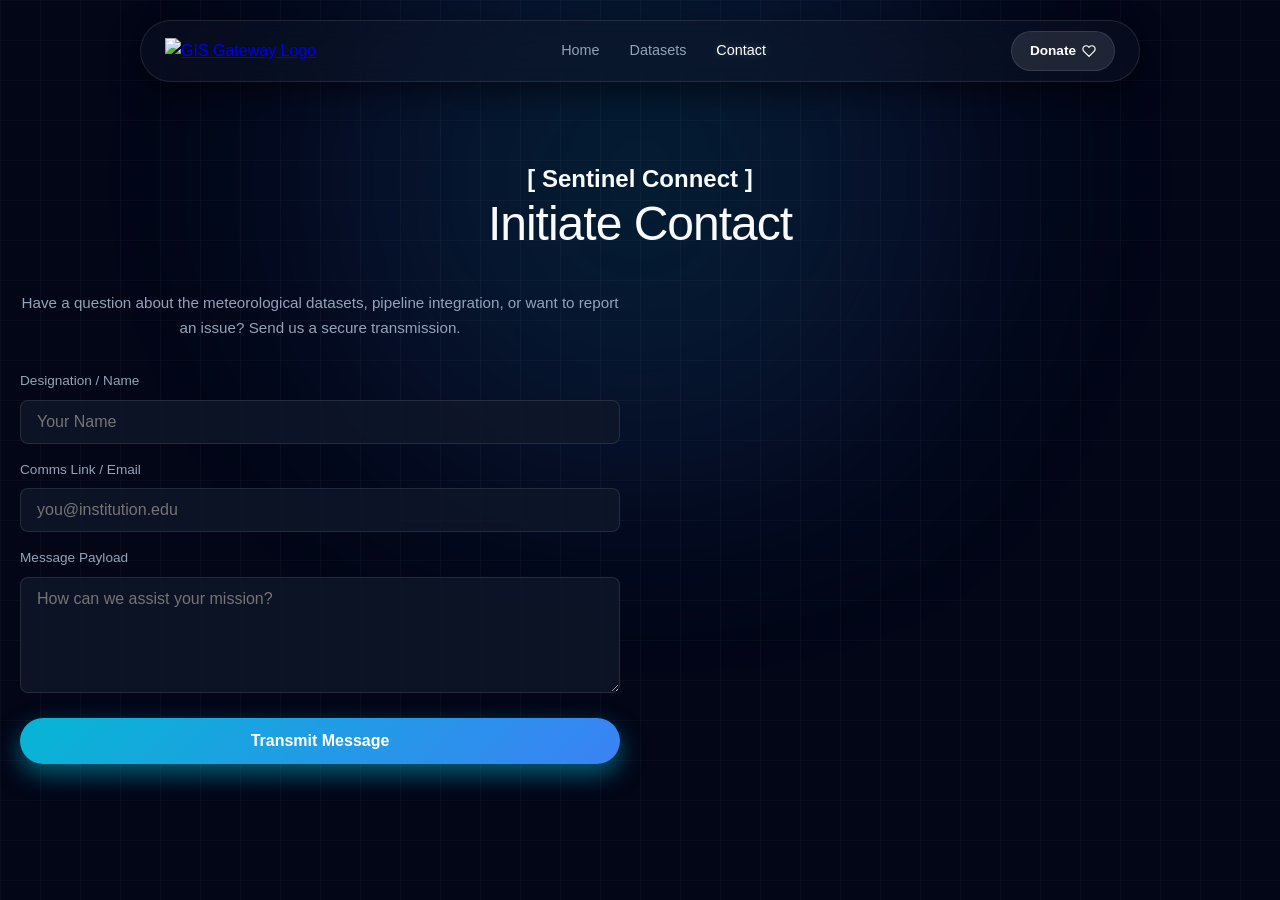
==== frontend/contact.html @ 3f9af1ca "Add frontend routes to Flask" ====
<!DOCTYPE html>
<html lang="en">
<head>
    <meta charset="UTF-8">
    <meta name="viewport" content="width=device-width, initial-scale=1.0">
    <title>Contact | GIS Gateway</title>
    <link href="https://fonts.googleapis.com/css2?family=Montserrat:wght@300;400;500;600;700&display=swap" rel="stylesheet">
    <link rel="stylesheet" href="style.css?v=7.0">
</head>
<body>

    <div class="ambient-glow"></div>
    <div class="spatial-grid"></div>

    <header class="glass-nav">
        <div class="nav-container">
            <a href="index.html" class="logo">
                <img src="logo.jpeg" alt="GIS Gateway Logo" class="brand-logo">
            </a>
            <nav class="main-nav">
                <a href="index.html" class="nav-link">Home</a>
                <a href="datasets.html" class="nav-link">Datasets</a>
                <a href="contact.html" class="nav-link active">Contact</a>
            </nav>
            <div class="nav-actions">
                <a href="donate.html" class="donate-btn">Donate <svg width="14" height="14" viewBox="0 0 24 24" fill="none" stroke="currentColor" stroke-width="2"><path d="M20.84 4.61a5.5 5.5 0 0 0-7.78 0L12 5.67l-1.06-1.06a5.5 5.5 0 0 0-7.78 7.78l1.06 1.06L12 21.23l7.78-7.78 1.06-1.06a5.5 5.5 0 0 0 0-7.78z"></path></svg></a>
            </div>
        </div>
    </header>

    <main class="dashboard page-fade-in">
        <div class="hero-container" style="padding-bottom: 20px;">
            <h2 class="uppercase-subheading">[ Sentinel Connect ]</h2>
            <h1 class="hero-title" style="font-size: 3rem;">Initiate Contact</h1>
        </div>

        <div class="glass-card widget-card" style="max-width: 600px;">
            <p class="description" style="border: none; background: transparent; padding: 0; margin-bottom: 30px; text-align: center;">
                Have a question about the meteorological datasets, pipeline integration, or want to report an issue? Send us a secure transmission.
            </p>
            
            <form class="contact-form" onsubmit="event.preventDefault(); alert('Message transmitted successfully!');">
                <div class="input-group">
                    <label>Designation / Name</label>
                    <input type="text" required placeholder="Your Name" class="dark-input">
                </div>
                <div class="input-group">
                    <label>Comms Link / Email</label>
                    <input type="email" required placeholder="you@institution.edu" class="dark-input">
                </div>
                <div class="input-group">
                    <label>Message Payload</label>
                    <textarea required rows="5" placeholder="How can we assist your mission?" class="dark-input" style="resize: vertical;"></textarea>
                </div>
                <button type="submit" class="glow-btn" style="width: 100%; margin-top: 10px; justify-content: center;">
                    Transmit Message
                </button>
            </form>
        </div>
    </main>

    <script src="script.js?v=7.0"></script>
</body>
</html>
---- frontend/style.css ----
:root {
    /* GIS Gateway Color Palette (Restored Original) */
    --bg-dark: #020617; 
    --bg-card: rgba(15, 23, 42, 0.6); 
    --primary: #06b6d4; 
    --primary-glow: rgba(6, 182, 212, 0.5);
    --secondary: #3b82f6; 
    --text-main: #f8fafc;
    --text-muted: #94a3b8;
    --border-glass: rgba(255, 255, 255, 0.1);
}

* { box-sizing: border-box; margin: 0; padding: 0; font-family: 'Inter', sans-serif; }

body { background-color: var(--bg-dark); color: var(--text-main); line-height: 1.6; min-height: 100vh; overflow-x: hidden; position: relative; }

/* ================= BACKGROUND EFFECTS ================= */
.spatial-grid { position: fixed; top: 0; left: 0; width: 100%; height: 100%; background-image: linear-gradient(rgba(255,255,255,0.03) 1px, transparent 1px), linear-gradient(90deg, rgba(255,255,255,0.03) 1px, transparent 1px); background-size: 40px 40px; z-index: -2; pointer-events: none; }
.ambient-glow { position: fixed; top: -20%; left: 50%; transform: translateX(-50%); width: 80vw; height: 80vh; background: radial-gradient(circle, rgba(6, 182, 212, 0.15) 0%, rgba(59, 130, 246, 0.1) 40%, rgba(0,0,0,0) 70%); filter: blur(80px); z-index: -1; pointer-events: none; }
#spatial-network { 
    position: fixed; 
    top: 0; 
    left: 0; 
    width: 100vw; 
    height: 100vh; 
    z-index: 0; 
    pointer-events: none; 
}
.hero-container, .feature-grid { position: relative; z-index: 1; }

/* ================= FLOATING GLASS NAV ================= */
.glass-nav { position: fixed; top: 20px; left: 50%; transform: translateX(-50%); width: 90%; max-width: 1000px; background: rgba(15, 23, 42, 0.4); backdrop-filter: blur(12px); border: 1px solid var(--border-glass); border-radius: 50px; padding: 10px 24px; z-index: 100; box-shadow: 0 10px 30px rgba(0,0,0,0.5); }
.nav-container { display: flex; justify-content: space-between; align-items: center; }
.logo { display: flex; align-items: center; height: 40px; overflow: hidden; }
.logo img, .brand-logo { max-height: 40px !important; width: auto; object-fit: contain; }
.main-nav { display: flex; gap: 30px; }
.nav-link { color: var(--text-muted); text-decoration: none; font-size: 0.9rem; font-weight: 500; transition: all 0.3s ease; }
.nav-link:hover, .nav-link.active { color: white; text-shadow: 0 0 10px rgba(255,255,255,0.3); }
.donate-btn { display: flex; align-items: center; gap: 6px; background: rgba(255, 255, 255, 0.1); color: white; text-decoration: none; padding: 8px 18px; border-radius: 20px; font-size: 0.85rem; font-weight: 600; border: 1px solid var(--border-glass); transition: all 0.3s; }
.donate-btn:hover { background: #ef4444; border-color: #ef4444; box-shadow: 0 0 15px rgba(239, 68, 68, 0.4); }

/* ================= PAGE ROUTING ================= */
.dashboard { padding: 120px 20px 60px; max-width: 1400px; margin: 0 auto; position: relative; z-index: 1; } 
.page-section { display: none; animation: fadeUp 0.6s cubic-bezier(0.16, 1, 0.3, 1) forwards; opacity: 0; transform: translateY(20px); }
.page-section.active { display: block; }
@keyframes fadeUp { to { opacity: 1; transform: translateY(0); } }

/* ================= HERO SECTION ================= */
.hero-container { max-width: 800px; margin: 0 auto; text-align: center; padding: 40px 0; }
.hero-badge { display: inline-block; font-size: 0.75rem; letter-spacing: 2px; padding: 6px 16px; margin-bottom: 25px; border-radius: 20px; background: rgba(6, 182, 212, 0.1); border: 1px solid rgba(6, 182, 212, 0.3); color: var(--primary); }
.hero-title { font-size: 4rem; font-weight: 300; line-height: 1.1; margin-bottom: 20px; letter-spacing: -1px; }
.text-gradient { background: linear-gradient(to right, #06b6d4, #3b82f6); -webkit-background-clip: text; -webkit-text-fill-color: transparent; font-weight: 700; }
.hero-subtitle { font-size: 1.1rem; color: var(--text-muted); margin-bottom: 40px; font-weight: 300; max-width: 600px; margin-left: auto; margin-right: auto; }
.glow-btn { display: inline-flex; align-items: center; justify-content: center; gap: 10px; background: linear-gradient(135deg, var(--primary), var(--secondary)); color: white; border: none; padding: 14px 32px; border-radius: 30px; font-size: 1rem; font-weight: 600; cursor: pointer; transition: all 0.3s; box-shadow: 0 10px 25px var(--primary-glow); }
.glow-btn:hover { transform: translateY(-2px); box-shadow: 0 15px 35px rgba(59, 130, 246, 0.6); }

/* ================= HOME PAGE FEATURE GRID ================= */
.feature-grid { 
    display: grid; 
    grid-template-columns: repeat(auto-fit, minmax(280px, 1fr)); 
    gap: 24px; 
    margin-top: 60px; 
    max-width: 1000px; 
    margin-left: auto; 
    margin-right: auto; 
}

.feature-grid .glass-card {
    text-align: left;
    background: var(--bg-card); 
    backdrop-filter: blur(12px); 
    border: 1px solid var(--border-glass); 
    border-radius: 16px; 
    padding: 30px;
}

.card-icon { font-size: 2rem; margin-bottom: 15px; }
.feature-grid h3 { font-weight: 500; margin-bottom: 10px; font-size: 1.2rem; }
.feature-grid p { color: var(--text-muted); font-size: 0.95rem; }

/* ================= WIDGET GRID (SIDE-BY-SIDE) ================= */
.widget-grid-layout {
    display: grid;
    grid-template-columns: repeat(auto-fit, minmax(450px, 1fr));
    gap: 30px;
    width: 100%;
    align-items: start;
}

/* ================= THE CLICK-TO-EXPAND DRAWER & CORNER BORDERS ================= */
.clickable-drawer {
    border-radius: 16px;
    padding: 25px 30px; /* Small, compact initial size */
    border: 1px solid transparent; /* Hidden initially to allow corner borders */
    transition: all 0.3s ease;
    position: relative;
    
    /* The I_ _I Corner Borders via Background Gradients */
    background: 
        linear-gradient(var(--text-muted), var(--text-muted)) top left / 20px 2px no-repeat,
        linear-gradient(var(--text-muted), var(--text-muted)) top left / 2px 20px no-repeat,
        linear-gradient(var(--text-muted), var(--text-muted)) top right / 20px 2px no-repeat,
        linear-gradient(var(--text-muted), var(--text-muted)) top right / 2px 20px no-repeat,
        linear-gradient(var(--text-muted), var(--text-muted)) bottom left / 20px 2px no-repeat,
        linear-gradient(var(--text-muted), var(--text-muted)) bottom left / 2px 20px no-repeat,
        linear-gradient(var(--text-muted), var(--text-muted)) bottom right / 20px 2px no-repeat,
        linear-gradient(var(--text-muted), var(--text-muted)) bottom right / 2px 20px no-repeat,
        var(--bg-card); /* Glass background */
}

/* Hover state BEFORE clicking (corners glow teal) */
.clickable-drawer:not(.expanded):hover {
    background: 
        linear-gradient(var(--primary), var(--primary)) top left / 20px 2px no-repeat,
        linear-gradient(var(--primary), var(--primary)) top left / 2px 20px no-repeat,
        linear-gradient(var(--primary), var(--primary)) top right / 20px 2px no-repeat,
        linear-gradient(var(--primary), var(--primary)) top right / 2px 20px no-repeat,
        linear-gradient(var(--primary), var(--primary)) bottom left / 20px 2px no-repeat,
        linear-gradient(var(--primary), var(--primary)) bottom left / 2px 20px no-repeat,
        linear-gradient(var(--primary), var(--primary)) bottom right / 20px 2px no-repeat,
        linear-gradient(var(--primary), var(--primary)) bottom right / 2px 20px no-repeat,
        var(--bg-card);
    box-shadow: 0 0 20px rgba(6, 182, 212, 0.1);
}

/* AFTER CLICKING (Expanded State - Full Rounded Rectangle) */
.clickable-drawer.expanded {
    background: rgba(15, 23, 42, 0.85); /* Solid glass */
    border: 1px solid var(--border-glass); /* Full rounded rectangle border */
    box-shadow: 0 10px 30px rgba(0,0,0,0.5);
}

.widget-header { 
    display: flex; 
    justify-content: center; /* Centers the text perfectly */
    align-items: center; 
    cursor: pointer; /* Turns mouse into a pointer hand */
    user-select: none;
}

.widget-header h2 { 
    font-weight: 400; 
    font-size: 1.25rem; 
    margin: 0; 
    color: var(--text-main);
    transition: color 0.3s;
}

.clickable-drawer:not(.expanded):hover .widget-header h2 {
    color: var(--primary); /* Text glows teal on hover */
}

.widget-expandable {
    display: grid;
    grid-template-rows: 0fr; 
    transition: grid-template-rows 0.4s cubic-bezier(0.16, 1, 0.3, 1); 
}

.widget-content {
    overflow: hidden; 
    min-height: 0; 
    opacity: 0;
    transition: opacity 0.3s ease, padding-top 0.4s ease;
    padding-top: 0;
}

/* Trigger the expansion */
.clickable-drawer.expanded .widget-expandable {
    grid-template-rows: 1fr; 
}

.clickable-drawer.expanded .widget-content {
    opacity: 1;
    padding-top: 25px; /* Drops the content down below the header */
    transition: opacity 0.4s ease 0.2s, padding-top 0.4s ease;
}

/* ================= FORM CONTROLS ================= */
.tags { display: flex; gap: 8px; }
.tag { background: rgba(255,255,255,0.05); border: 1px solid var(--border-glass); font-size: 0.7rem; padding: 4px 12px; border-radius: 20px; color: var(--text-muted); }
.description { font-size: 0.95rem; color: var(--text-muted); background: rgba(0,0,0,0.2); padding: 16px; border-left: 3px solid var(--primary); border-radius: 8px; margin-bottom: 30px; }
.highlight { color: white; font-weight: 600; }

.controls-container, .checkbox-group { background: rgba(0,0,0,0.2); padding: 20px; border-radius: 12px; border: 1px solid var(--border-glass); margin-bottom: 20px; }
.controls-container { display: flex; gap: 20px; align-items: flex-end; flex-wrap: wrap;}
.checkbox-group { display: flex; gap: 20px; align-items: center; flex-wrap: wrap; }

.input-group { display: flex; flex-direction: column; flex: 1; }
.input-group label, .group-label { font-size: 0.85rem; color: var(--text-muted); margin-bottom: 8px; }
select, .dark-input { background: rgba(15, 23, 42, 0.8); color: white; border: 1px solid var(--border-glass); padding: 12px 16px; border-radius: 8px; font-size: 1rem; outline: none; transition: all 0.3s; }
select { appearance: none; background-image: url("data:image/svg+xml,%3Csvg xmlns='http://www.w3.org/2000/svg' width='24' height='24' fill='none' stroke='%2394a3b8' stroke-width='2' stroke-linecap='round' stroke-linejoin='round'%3E%3Cpolyline points='6 9 12 15 18 9'/%3E%3C/svg%3E"); background-repeat: no-repeat; background-position: right 12px center; background-size: 16px; }
select:focus, .dark-input:focus { border-color: var(--primary); box-shadow: 0 0 0 2px rgba(6, 182, 212, 0.2); }
.dark-input { margin-bottom: 15px; width: 100%; }

.coordinate-input-grid { display: grid; grid-template-columns: 1fr 1fr; gap: 15px; margin-bottom: 15px; }
.coordinate-input-grid .dark-input { margin-bottom: 0; }

.custom-checkbox { display: flex; align-items: center; gap: 8px; cursor: pointer; font-size: 0.9rem; color: #cbd5e1; user-select: none; }
.custom-checkbox input { display: none; }
.checkmark { width: 18px; height: 18px; background: rgba(15, 23, 42, 0.8); border: 1px solid var(--border-glass); border-radius: 4px; display: flex; justify-content: center; align-items: center; transition: all 0.2s; }
.custom-checkbox input:checked ~ .checkmark { background: var(--primary); border-color: var(--primary); }
.custom-checkbox input:checked ~ .checkmark::after { content: "✔"; color: white; font-size: 12px; }

/* ================= PROGRESS BAR ================= */
.hidden { display: none !important; }
.progress-section { margin-top: 25px; padding-top: 25px; border-top: 1px solid var(--border-glass); }
.progress-header { display: flex; justify-content: space-between; margin-bottom: 12px; font-size: 0.9rem; }
#statusText, #demStatusText { color: var(--primary); }
.progress-bar-bg { width: 100%; background: rgba(0,0,0,0.3); border-radius: 10px; height: 8px; overflow: hidden; border: 1px solid var(--border-glass); }
.progress-bar-fill { height: 100%; background: linear-gradient(90deg, var(--primary), var(--secondary)); width: 0%; transition: width 0.4s; box-shadow: 0 0 10px var(--primary-glow); }

/* ================= THEME TOGGLE BUTTON ================= */
.theme-toggle-btn {
    background: transparent;
    border: none;
    color: var(--text-muted);
    cursor: pointer;
    display: flex;
    align-items: center;
    justify-content: center;
    padding: 8px;
    border-radius: 50%;
    transition: color 0.3s, background 0.3s;
}

.theme-toggle-btn:hover {
    color: var(--primary);
    background: rgba(255, 255, 255, 0.1);
}

/* ================= LIGHT MODE VARIABLES ================= */
body.light-mode {
    --bg-dark: #f1f5f9; /* Crisp light gray background */
    --bg-card: rgba(255, 255, 255, 0.7); /* White glass */
    --primary: #0891b2; /* Darker teal for better contrast */
    --secondary: #2563eb; 
    --text-main: #0f172a; /* Dark navy text */
    --text-muted: #475569; /* Slate gray text */
    --border-glass: rgba(0, 0, 0, 0.1); /* Darker borders */
}

/* Adjustments for Light Mode Readability */
body.light-mode .spatial-grid {
    background-image: 
        linear-gradient(rgba(0,0,0,0.04) 1px, transparent 1px),
        linear-gradient(90deg, rgba(0,0,0,0.04) 1px, transparent 1px);
}

body.light-mode .ambient-glow {
    background: radial-gradient(circle, rgba(8, 145, 178, 0.1) 0%, rgba(37, 99, 235, 0.1) 40%, rgba(255,255,255,0) 70%);
}

body.light-mode select, 
body.light-mode .dark-input {
    background: rgba(255, 255, 255, 0.9);
    color: var(--text-main);
}

body.light-mode .controls-container, 
body.light-mode .checkbox-group,
body.light-mode .description {
    background: rgba(0, 0, 0, 0.03);
}

body.light-mode .custom-checkbox {
    color: var(--text-main);
}

body.light-mode .custom-checkbox .checkmark {
    background: rgba(255, 255, 255, 0.9);
}

body.light-mode .theme-toggle-btn:hover {
    background: rgba(0, 0, 0, 0.05);
}

body.light-mode .clickable-drawer.expanded {
    background: rgba(255, 255, 255, 0.95); 
}
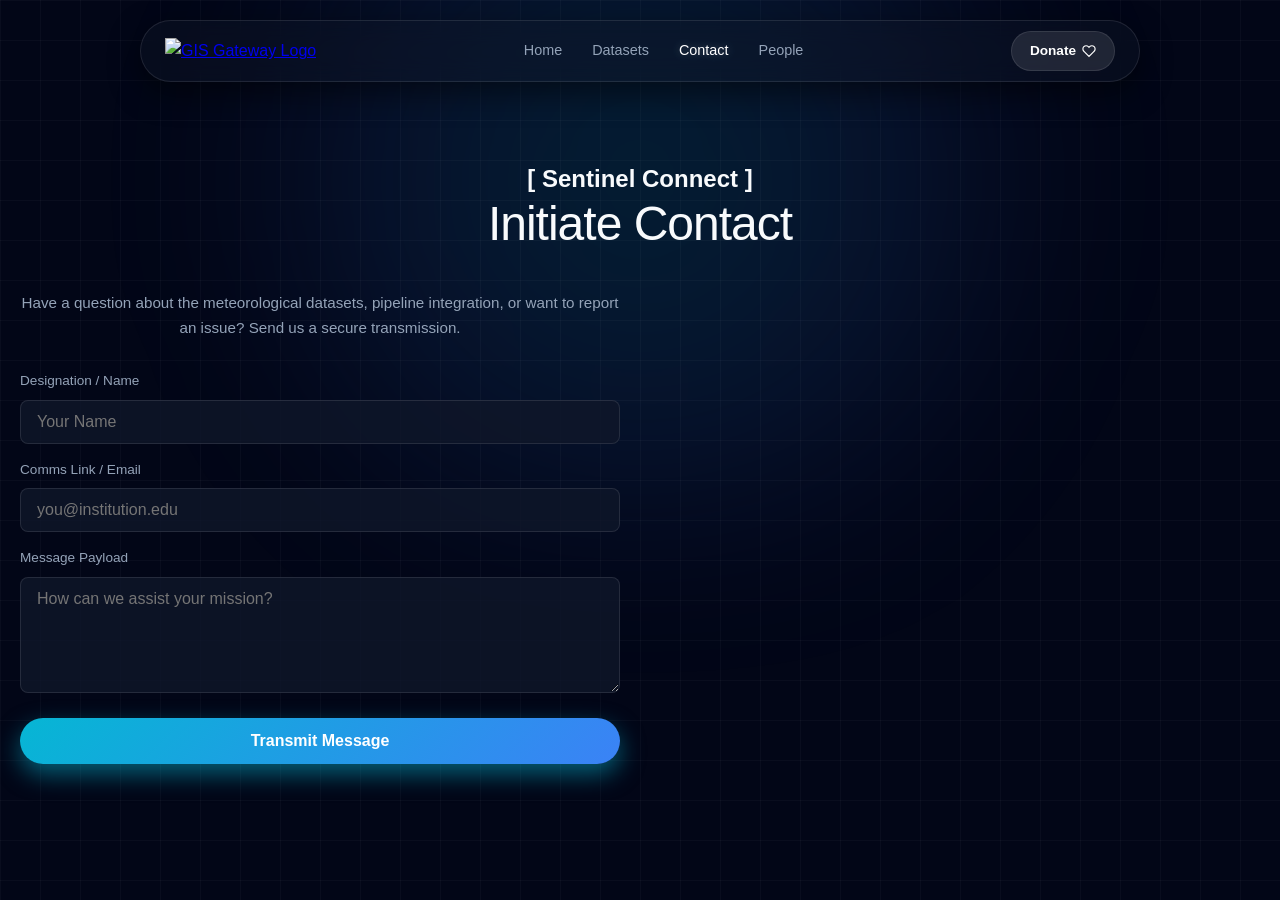
==== commit 77218377: "Add people page, update nav links, and refresh style.css" ====
--- a/frontend/contact.html
+++ b/frontend/contact.html
@@ -21,6 +21,7 @@
                 <a href="index.html" class="nav-link">Home</a>
                 <a href="datasets.html" class="nav-link">Datasets</a>
                 <a href="contact.html" class="nav-link active">Contact</a>
+                <a href="people.html" class="nav-link">People</a>
             </nav>
             <div class="nav-actions">
                 <a href="donate.html" class="donate-btn">Donate <svg width="14" height="14" viewBox="0 0 24 24" fill="none" stroke="currentColor" stroke-width="2"><path d="M20.84 4.61a5.5 5.5 0 0 0-7.78 0L12 5.67l-1.06-1.06a5.5 5.5 0 0 0-7.78 7.78l1.06 1.06L12 21.23l7.78-7.78 1.06-1.06a5.5 5.5 0 0 0 0-7.78z"></path></svg></a>
--- a/frontend/style.css
+++ b/frontend/style.css
@@ -90,12 +90,11 @@
 /* ================= THE CLICK-TO-EXPAND DRAWER & CORNER BORDERS ================= */
 .clickable-drawer {
     border-radius: 16px;
-    padding: 25px 30px; /* Small, compact initial size */
-    border: 1px solid transparent; /* Hidden initially to allow corner borders */
+    padding: 25px 30px; 
+    border: 1px solid transparent; 
     transition: all 0.3s ease;
     position: relative;
     
-    /* The I_ _I Corner Borders via Background Gradients */
     background: 
         linear-gradient(var(--text-muted), var(--text-muted)) top left / 20px 2px no-repeat,
         linear-gradient(var(--text-muted), var(--text-muted)) top left / 2px 20px no-repeat,
@@ -105,10 +104,9 @@
         linear-gradient(var(--text-muted), var(--text-muted)) bottom left / 2px 20px no-repeat,
         linear-gradient(var(--text-muted), var(--text-muted)) bottom right / 20px 2px no-repeat,
         linear-gradient(var(--text-muted), var(--text-muted)) bottom right / 2px 20px no-repeat,
-        var(--bg-card); /* Glass background */
-}
-
-/* Hover state BEFORE clicking (corners glow teal) */
+        var(--bg-card);
+}
+
 .clickable-drawer:not(.expanded):hover {
     background: 
         linear-gradient(var(--primary), var(--primary)) top left / 20px 2px no-repeat,
@@ -123,18 +121,17 @@
     box-shadow: 0 0 20px rgba(6, 182, 212, 0.1);
 }
 
-/* AFTER CLICKING (Expanded State - Full Rounded Rectangle) */
 .clickable-drawer.expanded {
-    background: rgba(15, 23, 42, 0.85); /* Solid glass */
-    border: 1px solid var(--border-glass); /* Full rounded rectangle border */
+    background: rgba(15, 23, 42, 0.85); 
+    border: 1px solid var(--border-glass); 
     box-shadow: 0 10px 30px rgba(0,0,0,0.5);
 }
 
 .widget-header { 
     display: flex; 
-    justify-content: center; /* Centers the text perfectly */
+    justify-content: center; 
     align-items: center; 
-    cursor: pointer; /* Turns mouse into a pointer hand */
+    cursor: pointer; 
     user-select: none;
 }
 
@@ -147,7 +144,7 @@
 }
 
 .clickable-drawer:not(.expanded):hover .widget-header h2 {
-    color: var(--primary); /* Text glows teal on hover */
+    color: var(--primary); 
 }
 
 .widget-expandable {
@@ -164,14 +161,13 @@
     padding-top: 0;
 }
 
-/* Trigger the expansion */
 .clickable-drawer.expanded .widget-expandable {
     grid-template-rows: 1fr; 
 }
 
 .clickable-drawer.expanded .widget-content {
     opacity: 1;
-    padding-top: 25px; /* Drops the content down below the header */
+    padding-top: 25px; 
     transition: opacity 0.4s ease 0.2s, padding-top 0.4s ease;
 }
 
@@ -228,18 +224,133 @@
     background: rgba(255, 255, 255, 0.1);
 }
 
+/* ================= PEOPLE PAGE STYLES ================= */
+.people-main {
+    max-width: 1200px;
+    margin: 40px auto;
+    padding: 0 20px;
+    color: var(--text-main);
+}
+
+.people-header {
+    text-align: center;
+    margin-bottom: 50px;
+}
+
+.people-header h1 {
+    font-size: 2.5rem;
+    margin-bottom: 10px;
+    background: linear-gradient(135deg, #3b82f6, #60a5fa);
+    -webkit-background-clip: text;
+    -webkit-text-fill-color: transparent;
+}
+
+.people-header p {
+    color: var(--text-muted);
+    font-size: 1.1rem;
+}
+
+.people-grid {
+    display: grid;
+    grid-template-columns: 1fr;
+    gap: 30px;
+}
+
+.person-card {
+    background: var(--bg-card);
+    border: 1px solid var(--border-glass);
+    border-radius: 16px;
+    display: flex;
+    flex-direction: column;
+    overflow: hidden;
+    box-shadow: 0 10px 25px -5px rgba(0, 0, 0, 0.3);
+    backdrop-filter: blur(12px);
+    transition: transform 0.3s ease, border-color 0.3s ease;
+}
+
+.person-card:hover {
+    transform: translateY(-4px);
+    border-color: rgba(59, 130, 246, 0.5);
+}
+
+@media (min-width: 768px) {
+    .person-card {
+        flex-direction: row;
+    }
+}
+
+.person-image-container {
+    flex-shrink: 0;
+    width: 100%;
+    max-width: 300px;
+    background: rgba(0, 0, 0, 0.2);
+    display: flex;
+    align-items: center;
+    justify-content: center;
+    overflow: hidden;
+}
+
+.person-image {
+    width: 100%;
+    height: 100%;
+    object-fit: cover;
+}
+
+.person-details {
+    padding: 30px;
+    display: flex;
+    flex-direction: column;
+    justify-content: center;
+}
+
+.person-details h2 {
+    font-size: 1.8rem;
+    margin-bottom: 5px;
+    color: var(--text-main);
+}
+
+.person-role {
+    font-size: 1rem;
+    color: var(--primary);
+    font-weight: 500;
+    margin-bottom: 15px;
+}
+
+.person-bio {
+    color: var(--text-muted);
+    font-size: 0.95rem;
+    line-height: 1.6;
+    margin-bottom: 20px;
+}
+
+.person-links .linkedin-btn {
+    display: inline-flex;
+    align-items: center;
+    gap: 8px;
+    background-color: #0a66c2;
+    color: white;
+    padding: 10px 18px;
+    border-radius: 6px;
+    text-decoration: none;
+    font-weight: 500;
+    transition: background-color 0.2s ease;
+}
+
+.person-links .linkedin-btn:hover {
+    background-color: #084e96;
+}
+
 /* ================= LIGHT MODE VARIABLES ================= */
 body.light-mode {
-    --bg-dark: #f1f5f9; /* Crisp light gray background */
-    --bg-card: rgba(255, 255, 255, 0.7); /* White glass */
-    --primary: #0891b2; /* Darker teal for better contrast */
+    --bg-dark: #f1f5f9; 
+    --bg-card: rgba(255, 255, 255, 0.7); 
+    --primary: #0891b2; 
     --secondary: #2563eb; 
-    --text-main: #0f172a; /* Dark navy text */
-    --text-muted: #475569; /* Slate gray text */
-    --border-glass: rgba(0, 0, 0, 0.1); /* Darker borders */
-}
-
-/* Adjustments for Light Mode Readability */
+    --text-main: #0f172a; 
+    --text-muted: #475569; 
+    --border-glass: rgba(0, 0, 0, 0.1); 
+}
+
 body.light-mode .spatial-grid {
     background-image: 
         linear-gradient(rgba(0,0,0,0.04) 1px, transparent 1px),
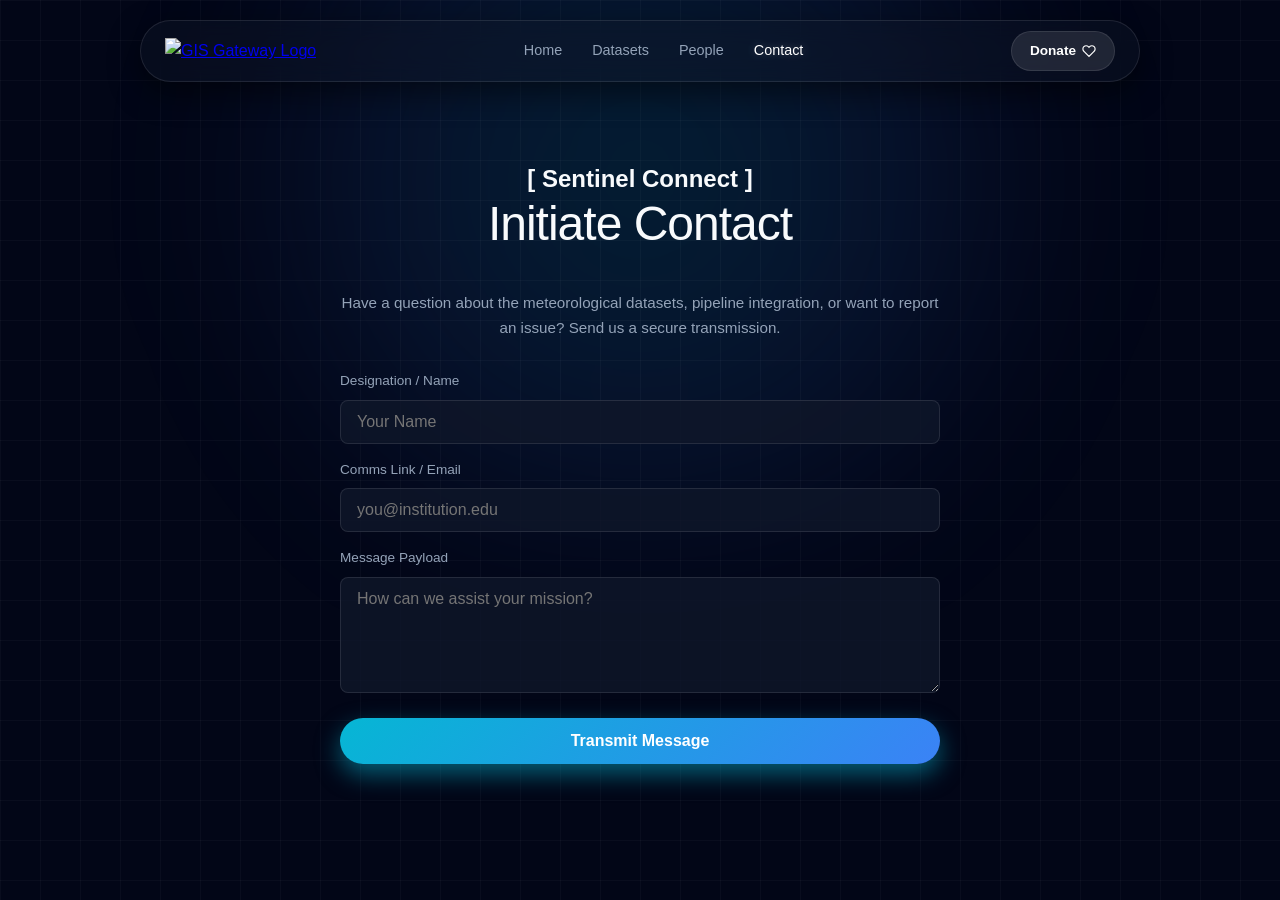
==== commit 32be03bb: "Update contact.html with Web3Forms backend and People navigation link" ====
--- a/frontend/contact.html
+++ b/frontend/contact.html
@@ -20,8 +20,8 @@
             <nav class="main-nav">
                 <a href="index.html" class="nav-link">Home</a>
                 <a href="datasets.html" class="nav-link">Datasets</a>
+                <a href="people.html" class="nav-link">People</a>
                 <a href="contact.html" class="nav-link active">Contact</a>
-                <a href="people.html" class="nav-link">People</a>
             </nav>
             <div class="nav-actions">
                 <a href="donate.html" class="donate-btn">Donate <svg width="14" height="14" viewBox="0 0 24 24" fill="none" stroke="currentColor" stroke-width="2"><path d="M20.84 4.61a5.5 5.5 0 0 0-7.78 0L12 5.67l-1.06-1.06a5.5 5.5 0 0 0-7.78 7.78l1.06 1.06L12 21.23l7.78-7.78 1.06-1.06a5.5 5.5 0 0 0 0-7.78z"></path></svg></a>
@@ -35,24 +35,33 @@
             <h1 class="hero-title" style="font-size: 3rem;">Initiate Contact</h1>
         </div>
 
-        <div class="glass-card widget-card" style="max-width: 600px;">
+        <div class="glass-card widget-card" style="max-width: 600px; margin: 0 auto;">
             <p class="description" style="border: none; background: transparent; padding: 0; margin-bottom: 30px; text-align: center;">
                 Have a question about the meteorological datasets, pipeline integration, or want to report an issue? Send us a secure transmission.
             </p>
             
-            <form class="contact-form" onsubmit="event.preventDefault(); alert('Message transmitted successfully!');">
+            <!-- Connected to Web3Forms API -->
+            <form action="https://api.web3forms.com/submit" method="POST" class="contact-form">
+                
+                <!-- Your Web3Forms Access Key -->
+                <input type="hidden" name="access_key" value="f2ac594e-0ff9-4692-8c77-c962ac6f8f6e">
+
                 <div class="input-group">
                     <label>Designation / Name</label>
-                    <input type="text" required placeholder="Your Name" class="dark-input">
+                    <input type="text" name="name" required placeholder="Your Name" class="dark-input">
                 </div>
                 <div class="input-group">
                     <label>Comms Link / Email</label>
-                    <input type="email" required placeholder="you@institution.edu" class="dark-input">
+                    <input type="email" name="email" required placeholder="you@institution.edu" class="dark-input">
                 </div>
                 <div class="input-group">
                     <label>Message Payload</label>
-                    <textarea required rows="5" placeholder="How can we assist your mission?" class="dark-input" style="resize: vertical;"></textarea>
+                    <textarea name="message" required rows="5" placeholder="How can we assist your mission?" class="dark-input" style="resize: vertical;"></textarea>
                 </div>
+
+                <!-- Honeypot Spam Protection -->
+                <input type="checkbox" name="botcheck" class="hidden" style="display: none;">
+
                 <button type="submit" class="glow-btn" style="width: 100%; margin-top: 10px; justify-content: center;">
                     Transmit Message
                 </button>
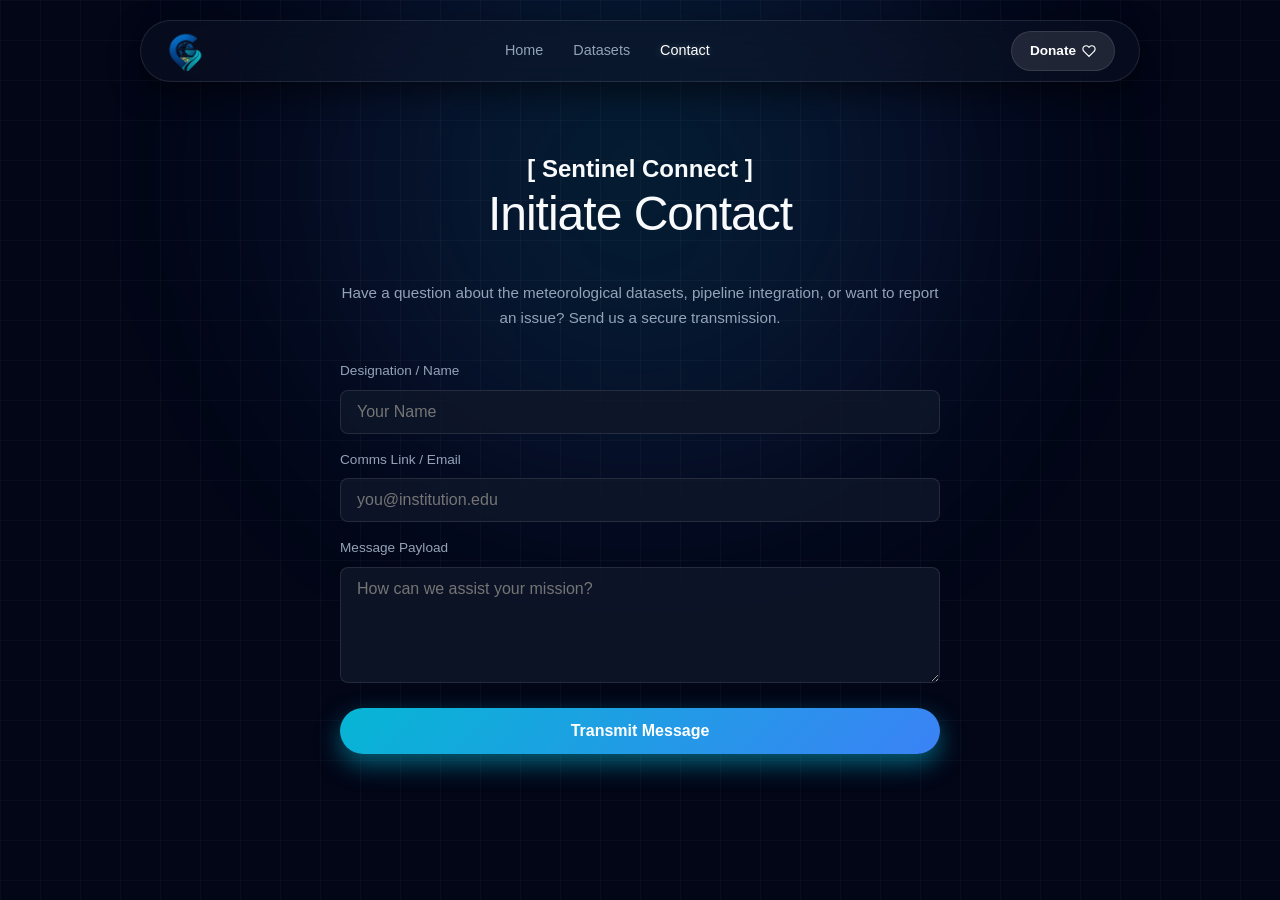
==== commit cacce008: "Convert portal to static flashcard directory UI" ====
--- a/frontend/contact.html
+++ b/frontend/contact.html
@@ -6,6 +6,7 @@
     <title>Contact | GIS Gateway</title>
     <link href="https://fonts.googleapis.com/css2?family=Montserrat:wght@300;400;500;600;700&display=swap" rel="stylesheet">
     <link rel="stylesheet" href="style.css?v=7.0">
+    <meta name="google-adsense-account" content="ca-pub-8841814950405003">
 </head>
 <body>
 
@@ -15,12 +16,11 @@
     <header class="glass-nav">
         <div class="nav-container">
             <a href="index.html" class="logo">
-                <img src="logo.jpeg" alt="GIS Gateway Logo" class="brand-logo">
+                <img src="logoonly.png" alt="GIS Gateway Logo" class="brand-logo">
             </a>
             <nav class="main-nav">
                 <a href="index.html" class="nav-link">Home</a>
                 <a href="datasets.html" class="nav-link">Datasets</a>
-                <a href="people.html" class="nav-link">People</a>
                 <a href="contact.html" class="nav-link active">Contact</a>
             </nav>
             <div class="nav-actions">
--- a/frontend/style.css
+++ b/frontend/style.css
@@ -181,6 +181,20 @@
 .controls-container { display: flex; gap: 20px; align-items: flex-end; flex-wrap: wrap;}
 .checkbox-group { display: flex; gap: 20px; align-items: center; flex-wrap: wrap; }
 
+.imd-option-shell { display: grid; grid-template-columns: 220px minmax(0, 1fr); gap: 18px; align-items: start; }
+.imd-sidebar { background: rgba(15, 23, 42, 0.45); border: 1px solid var(--border-glass); border-radius: 12px; padding: 12px; display: flex; flex-direction: column; gap: 10px; }
+.imd-step { padding: 10px 12px; border-radius: 10px; font-size: 0.77rem; color: var(--text-muted); letter-spacing: 0.04em; text-transform: uppercase; border: 1px solid transparent; background: rgba(255,255,255,0.02); }
+.imd-step.active { background: rgba(6, 182, 212, 0.12); border-color: rgba(6, 182, 212, 0.35); color: #f8fafc; }
+.imd-main { display: flex; flex-direction: column; gap: 18px; }
+.imd-form-section { background: rgba(15, 23, 42, 0.35); border: 1px solid var(--border-glass); border-radius: 12px; padding: 14px 16px; }
+.imd-form-header { font-size: 0.72rem; color: var(--text-muted); letter-spacing: 0.08em; text-transform: uppercase; margin-bottom: 12px; }
+.imd-choice-grid { display: flex; gap: 12px; flex-wrap: wrap; }
+.imd-choice { display: inline-flex; align-items: center; gap: 10px; padding: 8px 10px; border-radius: 8px; background: rgba(255,255,255,0.02); border: 1px solid transparent; color: #dbeafe; font-size: 0.9rem; cursor: pointer; }
+.imd-choice input { display: none; }
+.imd-radio { width: 15px; height: 15px; border-radius: 50%; border: 1px solid var(--border-glass); background: rgba(15,23,42,0.8); display: inline-block; position: relative; }
+.imd-choice input:checked + .imd-radio { border-color: var(--primary); }
+.imd-choice input:checked + .imd-radio::after { content: ""; position: absolute; inset: 3px; border-radius: 50%; background: var(--primary); }
+
 .input-group { display: flex; flex-direction: column; flex: 1; }
 .input-group label, .group-label { font-size: 0.85rem; color: var(--text-muted); margin-bottom: 8px; }
 select, .dark-input { background: rgba(15, 23, 42, 0.8); color: white; border: 1px solid var(--border-glass); padding: 12px 16px; border-radius: 8px; font-size: 1rem; outline: none; transition: all 0.3s; }
@@ -196,6 +210,12 @@
 .checkmark { width: 18px; height: 18px; background: rgba(15, 23, 42, 0.8); border: 1px solid var(--border-glass); border-radius: 4px; display: flex; justify-content: center; align-items: center; transition: all 0.2s; }
 .custom-checkbox input:checked ~ .checkmark { background: var(--primary); border-color: var(--primary); }
 .custom-checkbox input:checked ~ .checkmark::after { content: "✔"; color: white; font-size: 12px; }
+
+@media (max-width: 900px) {
+    .imd-option-shell { grid-template-columns: 1fr; }
+    .imd-sidebar { flex-direction: row; flex-wrap: wrap; }
+    .imd-step { flex: 1 1 calc(50% - 10px); }
+}
 
 /* ================= PROGRESS BAR ================= */
 .hidden { display: none !important; }
@@ -338,6 +358,106 @@
 
 .person-links .linkedin-btn:hover {
     background-color: #084e96;
+}
+
+/* ================= ENVELOPE OVERLAY & SUCCESS SCREEN ================= */
+.envelope-overlay, .success-screen {
+    position: fixed;
+    top: 0;
+    left: 0;
+    width: 100%;
+    height: 100%;
+    background: rgba(0, 0, 0, 0.75);
+    display: flex;
+    justify-content: center;
+    align-items: center;
+    z-index: 9999;
+    opacity: 0;
+    visibility: hidden;
+    transition: opacity 0.3s ease, visibility 0.3s ease;
+}
+
+.envelope-overlay.active, .success-screen.active {
+    opacity: 1;
+    visibility: visible;
+}
+
+/* Envelope Styling */
+.envelope-wrapper {
+    text-align: center;
+    color: #fff;
+}
+
+.envelope {
+    position: relative;
+    width: 160px;
+    height: 100px;
+    background: #0077b6;
+    border-radius: 4px;
+    margin: 0 auto 20px auto;
+    box-shadow: 0 10px 25px rgba(0,0,0,0.3);
+    animation: flyEnvelope 1.5s ease-in-out infinite alternate;
+}
+
+.envelope-flap {
+    position: absolute;
+    top: 0;
+    left: 0;
+    width: 0;
+    height: 0;
+    border-left: 80px solid transparent;
+    border-right: 80px solid transparent;
+    border-top: 60px solid #00b4d8;
+    transform-origin: top;
+    transition: transform 0.4s ease;
+}
+
+.anim-text {
+    font-family: inherit;
+    font-size: 1.1rem;
+    letter-spacing: 0.5px;
+}
+
+/* Envelope Flying Keyframes */
+@keyframes flyEnvelope {
+    0% { transform: translateY(0px) rotate(0deg); }
+    100% { transform: translateY(-15px) rotate(2deg); }
+}
+
+/* Success Screen Styling */
+.success-content {
+    background: #ffffff;
+    color: #333;
+    padding: 40px;
+    border-radius: 12px;
+    text-align: center;
+    max-width: 400px;
+    width: 90%;
+    box-shadow: 0 15px 35px rgba(0,0,0,0.2);
+}
+
+.success-icon {
+    width: 60px;
+    height: 60px;
+    background: #2ec4b6;
+    color: white;
+    font-size: 30px;
+    display: flex;
+    align-items: center;
+    justify-content: center;
+    border-radius: 50%;
+    margin: 0 auto 20px auto;
+}
+
+.success-content button {
+    margin-top: 20px;
+    padding: 10px 20px;
+    background: #0077b6;
+    color: white;
+    border: none;
+    border-radius: 6px;
+    cursor: pointer;
+    font-weight: bold;
 }
 
 /* ================= LIGHT MODE VARIABLES ================= */
@@ -387,4 +507,481 @@
 
 body.light-mode .clickable-drawer.expanded {
     background: rgba(255, 255, 255, 0.95); 
+}
+/* Donate Page & QR Card Styling */
+.donate-container {
+    max-width: 600px;
+    margin: 40px auto;
+    padding: 20px;
+    text-align: center;
+    color: #e2e8f0;
+}
+
+.donation-card {
+    background: rgba(15, 23, 42, 0.7);
+    border: 1px solid rgba(6, 182, 212, 0.3);
+    border-radius: 12px;
+    padding: 30px;
+    position: relative;
+    box-shadow: 0 10px 30px rgba(0, 0, 0, 0.3);
+}
+
+.qr-badge {
+    position: absolute;
+    top: -12px;
+    left: 50%;
+    transform: translateX(-50%);
+    background: #06b6d4;
+    color: #0f172a;
+    font-size: 0.75rem;
+    font-weight: bold;
+    padding: 4px 12px;
+    border-radius: 20px;
+    text-transform: uppercase;
+}
+
+.qr-wrapper {
+    margin: 20px auto;
+    background: white;
+    padding: 15px;
+    border-radius: 8px;
+    display: inline-block;
+}
+
+.gpay-qr-img {
+    width: 180px;
+    height: 180px;
+    object-fit: contain;
+    display: block;
+}
+
+.upi-id-box {
+    margin: 20px 0;
+    background: rgba(30, 41, 59, 0.8);
+    padding: 12px 15px;
+    border-radius: 6px;
+    display: flex;
+    justify-content: space-between;
+    align-items: center;
+    border: 1px solid rgba(255, 255, 255, 0.1);
+}
+
+.copy-btn {
+    background: #06b6d4;
+    color: #0f172a;
+    border: none;
+    padding: 6px 12px;
+    border-radius: 4px;
+    font-weight: bold;
+    cursor: pointer;
+    transition: background 0.2s;
+}
+
+.copy-btn:hover {
+    background: #0891b2;
+    color: white;
+}
+
+/* Confirmation Button & Animated Checkmark */
+.payment-confirm-box {
+    margin-top: 25px;
+    text-align: center;
+}
+
+.confirm-action-btn.success-state {
+    background: #10b981 !important;
+    color: white;
+    pointer-events: none;
+}
+
+.checkmark-container {
+    width: 20px;
+    height: 20px;
+    display: inline-block;
+}
+
+.checkmark {
+    width: 20px;
+    height: 20px;
+    border-radius: 50%;
+    display: block;
+    stroke-width: 3;
+    stroke: #fff;
+    stroke-miterlimit: 10;
+    box-shadow: inset 0px 0px 0px #10b981;
+    animation: fill .4s ease-in-out .4s forwards, scale .3s ease-in-out .9s both;
+}
+
+.checkmark__circle {
+    stroke-dasharray: 166;
+    stroke-dashoffset: 166;
+    stroke-width: 3;
+    stroke-miterlimit: 10;
+    stroke: #fff;
+    fill: none;
+    animation: stroke 0.6s cubic-bezier(0.65, 0, 0.45, 1) forwards;
+}
+
+.checkmark__check {
+    transform-origin: 50% 50%;
+    stroke-dasharray: 48;
+    stroke-dashoffset: 48;
+    animation: stroke 0.3s cubic-bezier(0.65, 0, 0.45, 1) 0.6s forwards;
+}
+
+@keyframes stroke {
+    100% { stroke-dashoffset: 0; }
+}
+
+@keyframes scale {
+    0%, 100% { transform: none; }
+    50% { transform: scale3d(1.1, 1.1, 1); }
+}
+
+.success-note {
+    margin-top: 10px;
+    color: #34d399;
+    font-size: 0.9rem;
+    font-weight: 500;
+    animation: fadeIn 0.5s ease-in-out;
+}
+
+@keyframes fadeIn {
+    from { opacity: 0; transform: translateY(-5px); }
+    to { opacity: 1; transform: translateY(0); }
+}
+
+/* Modal Overlay Styling */
+.modal-overlay {
+    position: fixed;
+    top: 0;
+    left: 0;
+    width: 100%;
+    height: 100%;
+    background: rgba(15, 23, 42, 0.85);
+    backdrop-filter: blur(5px);
+    display: flex;
+    justify-content: center;
+    align-items: center;
+    z-index: 1000;
+}
+
+.modal-content {
+    background: #0f172a;
+    border: 1px solid rgba(6, 182, 212, 0.4);
+    padding: 30px;
+    border-radius: 12px;
+    width: 90%;
+    max-width: 420px;
+    text-align: left;
+    color: #e2e8f0;
+    box-shadow: 0 20px 40px rgba(0, 0, 0, 0.6);
+    animation: modalPop 0.3s ease-out;
+}
+
+@keyframes modalPop {
+    from { transform: scale(0.9); opacity: 0; }
+    to { transform: scale(1); opacity: 1; }
+}
+
+.modal-content h3 {
+    margin-bottom: 8px;
+    color: #06b6d4;
+}
+
+.modal-content p {
+    font-size: 0.9rem;
+    color: #94a3b8;
+    margin-bottom: 20px;
+}
+
+.modal-input {
+    width: 100%;
+    padding: 12px;
+    margin-bottom: 12px;
+    background: rgba(30, 41, 59, 0.8);
+    border: 1px solid rgba(255, 255, 255, 0.1);
+    border-radius: 6px;
+    color: white;
+    font-size: 0.95rem;
+}
+
+.modal-input:focus {
+    outline: none;
+    border-color: #06b6d4;
+}
+
+.secondary-btn {
+    background: transparent;
+    color: #94a3b8;
+    border: 1px solid rgba(255, 255, 255, 0.1);
+    padding: 10px 18px;
+    border-radius: 6px;
+    font-weight: bold;
+    cursor: pointer;
+    transition: all 0.2s;
+}
+
+.secondary-btn:hover {
+    color: white;
+    border-color: rgba(255, 255, 255, 0.3);
+}
+
+.primary-btn {
+    background: #06b6d4;
+    color: #0f172a;
+    border: none;
+    padding: 10px 18px;
+    border-radius: 6px;
+    font-weight: bold;
+    cursor: pointer;
+    transition: background 0.2s;
+}
+
+.primary-btn:hover {
+    background: #0891b2;
+    color: white;
+}
+
+/* ================= LEAFLET MAP VISIBILITY & SIZING FIXES ================= */
+#imdMap, #demMap {
+    height: 280px !important;
+    min-height: 280px !important;
+    width: 100% !important;
+    display: block !important;
+    position: relative !important;
+    z-index: 1;
+}
+
+.widget-content {
+    overflow: visible !important;
+}
+
+/* ================= IMDWEB TRUE SPLIT-SCREEN LAYOUT ================= */
+.imd-portal-container {
+    display: grid;
+    grid-template-columns: 420px 1fr;
+    gap: 20px;
+    width: 100%;
+    max-width: 100% !important;
+    height: calc(100vh - 140px);
+    min-height: 680px;
+    margin-top: 10px;
+}
+
+.imd-control-sidebar {
+    background: var(--bg-card);
+    backdrop-filter: blur(16px);
+    border: 1px solid var(--border-glass);
+    border-radius: 16px;
+    padding: 24px;
+    overflow-y: auto;
+    height: 100%;
+    box-shadow: 0 10px 30px rgba(0,0,0,0.5);
+}
+
+.imd-map-container-full {
+    background: var(--bg-card);
+    backdrop-filter: blur(16px);
+    border: 1px solid var(--border-glass);
+    border-radius: 16px;
+    position: relative;
+    height: 100%;
+    overflow: hidden;
+    box-shadow: 0 10px 30px rgba(0,0,0,0.5);
+}
+
+#imdMap {
+    width: 100% !important;
+    height: 100% !important;
+    position: absolute !important;
+    inset: 0 !important;
+    border-radius: 16px;
+    z-index: 1;
+}
+
+@media (max-width: 1100px) {
+    .imd-portal-container {
+        grid-template-columns: 1fr;
+        height: auto;
+    }
+    .imd-map-container-full {
+        height: 500px;
+    }
+}
+/* ================= DATASET SELECTOR CARDS & POP-UP TRANSITIONS ================= */
+.dataset-grid {
+    display: grid;
+    grid-template-columns: repeat(auto-fit, minmax(240px, 1fr));
+    gap: 30px;
+    max-width: 700px;
+    margin: 30px auto;
+    text-align: center;
+}
+
+.dataset-selector-card {
+    background: var(--bg-card);
+    border: 1px solid var(--border-glass);
+    border-radius: 16px;
+    padding: 35px 25px;
+    cursor: pointer;
+    transition: all 0.4s cubic-bezier(0.16, 1, 0.3, 1);
+    backdrop-filter: blur(16px);
+    box-shadow: 0 10px 30px rgba(0, 0, 0, 0.4);
+    display: flex;
+    flex-direction: column;
+    align-items: center;
+    gap: 18px;
+    position: relative;
+    overflow: hidden;
+}
+
+.dataset-selector-card::before {
+    content: '';
+    position: absolute;
+    inset: 0;
+    background: linear-gradient(135deg, rgba(6, 182, 212, 0.1), transparent);
+    opacity: 0;
+    transition: opacity 0.3s ease;
+}
+
+.dataset-selector-card:hover {
+    transform: translateY(-8px) scale(1.02);
+    border-color: var(--primary);
+    box-shadow: 0 20px 40px rgba(6, 182, 212, 0.25);
+}
+
+.dataset-selector-card:hover::before {
+    opacity: 1;
+}
+
+.dataset-icon-box {
+    width: 75px;
+    height: 75px;
+    border-radius: 16px;
+    background: rgba(15, 23, 42, 0.8);
+    border: 1px solid rgba(6, 182, 212, 0.3);
+    display: flex;
+    align-items: center;
+    justify-content: center;
+    font-size: 2rem;
+    color: var(--primary);
+    box-shadow: 0 8px 20px rgba(0, 0, 0, 0.5);
+    transition: transform 0.3s ease, border-color 0.3s ease;
+}
+
+.dataset-selector-card:hover .dataset-icon-box {
+    transform: scale(1.05);
+    border-color: var(--primary);
+}
+
+.dataset-card-title {
+    font-size: 1rem;
+    font-weight: 500;
+    color: var(--text-main);
+    letter-spacing: 0.3px;
+}
+
+/* Smooth Pop-up Workspace Panels */
+.workspace-panel {
+    display: none;
+    opacity: 0;
+    transform: scale(0.96) translateY(25px);
+    transition: all 0.5s cubic-bezier(0.16, 1, 0.3, 1);
+}
+
+.workspace-panel.active {
+    display: block;
+    opacity: 1;
+    transform: scale(1) translateY(0);
+}
+
+.back-to-grid-btn {
+    background: rgba(255, 255, 255, 0.05);
+    border: 1px solid var(--border-glass);
+    color: var(--text-muted);
+    padding: 10px 20px;
+    border-radius: 8px;
+    cursor: pointer;
+    font-size: 0.9rem;
+    font-weight: 500;
+    margin-bottom: 20px;
+    transition: all 0.3s ease;
+    display: inline-flex;
+    align-items: center;
+    gap: 10px;
+    backdrop-filter: blur(10px);
+}
+
+.back-to-grid-btn:hover {
+    background: var(--primary);
+    color: #0f172a;
+    border-color: var(--primary);
+    box-shadow: 0 0 15px rgba(6, 182, 212, 0.4);
+}
+/* ================= FIXED IMDWEB LAYOUT & SPACING ================= */
+.dashboard {
+    padding-top: 110px !important; /* Leaves clean clearance below the fixed glass nav bar */
+    padding-bottom: 40px;
+    max-width: 1450px;
+    margin: 0 auto;
+    position: relative;
+    z-index: 1;
+}
+
+.imd-portal-container {
+    display: grid;
+    grid-template-columns: 420px 1fr;
+    gap: 30px;
+    width: 100%;
+    height: calc(100vh - 150px);
+    min-height: 620px;
+    align-items: center; /* Centers the sidebar and map vertically on screen */
+    margin: 0 auto;
+}
+
+.imd-control-sidebar {
+    background: var(--bg-card);
+    backdrop-filter: blur(16px);
+    border: 1px solid var(--border-glass);
+    border-radius: 16px;
+    padding: 24px;
+    overflow-y: auto;
+    height: 100%;
+    max-height: calc(100vh - 160px);
+    box-shadow: 0 10px 30px rgba(0,0,0,0.5);
+}
+
+.imd-map-container-full {
+    background: var(--bg-card);
+    backdrop-filter: blur(16px);
+    border: 1px solid var(--border-glass);
+    border-radius: 16px;
+    position: relative;
+    height: 100%;
+    max-height: calc(100vh - 160px);
+    display: flex;
+    align-items: center;
+    justify-content: center;
+    overflow: hidden;
+    box-shadow: 0 10px 30px rgba(0,0,0,0.5);
+}
+
+#imdMap {
+    width: 100% !important;
+    height: 100% !important;
+    position: absolute !important;
+    inset: 0 !important;
+    border-radius: 16px;
+    z-index: 1;
+}
+
+@media (max-width: 1100px) {
+    .imd-portal-container {
+        grid-template-columns: 1fr;
+        height: auto;
+    }
+    .imd-map-container-full {
+        height: 500px;
+    }
 }
